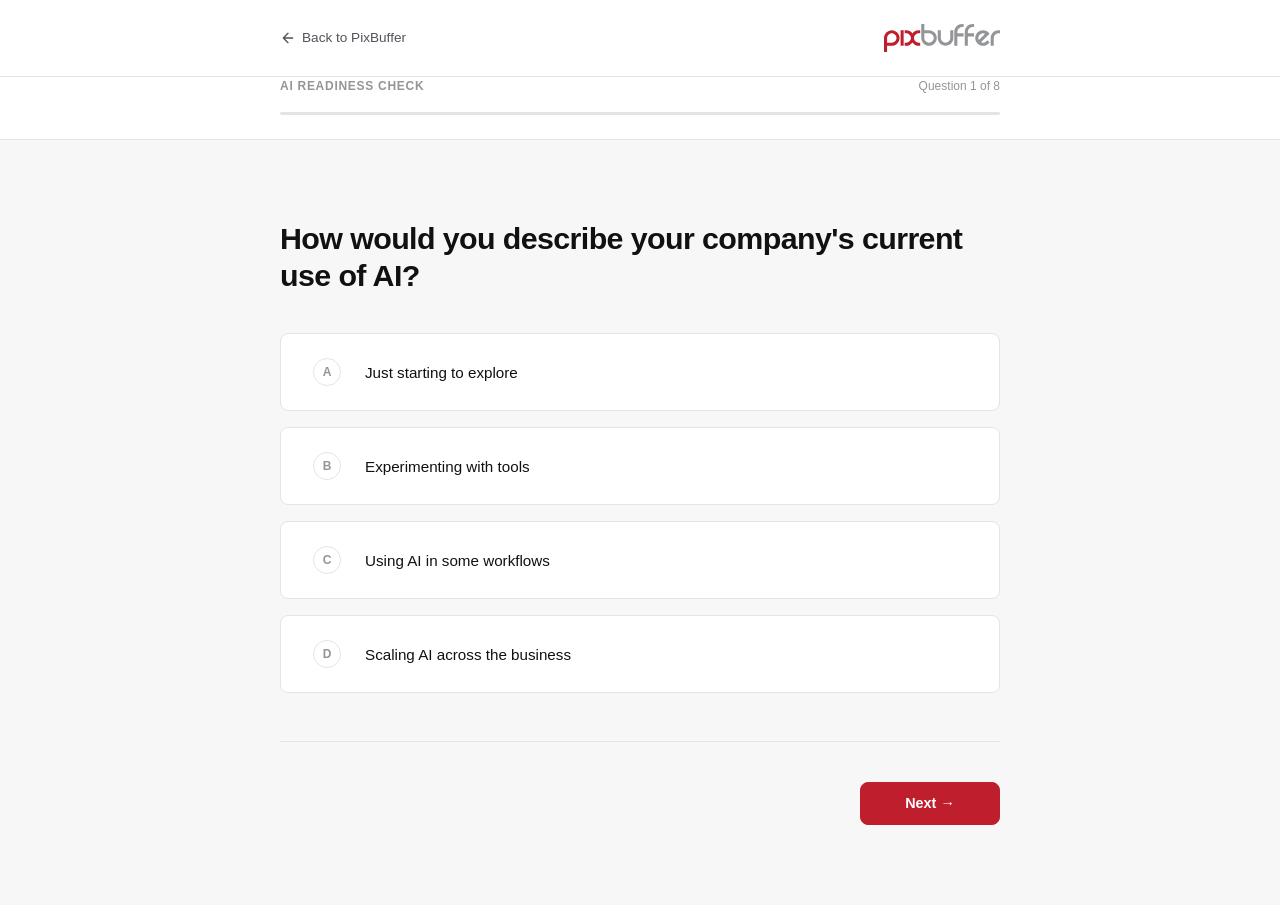
==== ai-readiness.html @ 5e5c6184 "pixbuffer website 2026 first draft" ====
<!DOCTYPE html>
<html lang="en">
<head>
  <meta charset="UTF-8">
  <meta name="viewport" content="width=device-width, initial-scale=1.0">
  <meta name="description" content="Take PixBuffer's free 10-minute AI Readiness Check to find out exactly where your business stands on AI adoption.">
  <title>AI Readiness Check — PixBuffer</title>
  <link rel="icon" href="fav1.ico" type="image/x-icon">
  <link rel="stylesheet" href="style.css?v=1.0.0">
  <style>
    /* ── Wizard layout ─────────────────────────────────────── */
    #quiz-page {
      min-height: 100vh;
      display: flex;
      flex-direction: column;
    }

    #quiz-header {
      background-color: var(--surface);
      border-bottom: 1px solid var(--border);
      padding: 0 var(--s4);
    }

    .quiz-header-inner {
      max-width: 720px;
      margin: 0 auto;
      height: 76px;
      display: flex;
      align-items: center;
      justify-content: space-between;
    }

    .quiz-back {
      font-size: 0.85rem;
      color: var(--text-muted);
      display: flex;
      align-items: center;
      gap: 6px;
      transition: color var(--t);
    }
    .quiz-back:hover { color: var(--accent); }
    .quiz-back svg   { flex-shrink: 0; }

    /* ── Progress bar ──────────────────────────────────────── */
    #progress-bar-wrap {
      background-color: var(--surface);
      border-bottom: 1px solid var(--border);
      padding: 0 var(--s4) var(--s3);
    }

    .progress-meta {
      max-width: 720px;
      margin: 0 auto var(--s2);
      display: flex;
      justify-content: space-between;
      align-items: center;
    }

    .progress-label {
      font-size: 0.75rem;
      font-weight: 600;
      color: var(--text-faint);
      letter-spacing: 0.06em;
      text-transform: uppercase;
    }

    .progress-step {
      font-size: 0.75rem;
      font-weight: 500;
      color: var(--text-faint);
    }

    .progress-track {
      max-width: 720px;
      margin: 0 auto;
      height: 3px;
      background-color: var(--border);
      border-radius: 99px;
      overflow: hidden;
    }

    .progress-fill {
      height: 100%;
      background-color: var(--accent);
      border-radius: 99px;
      transition: width 0.4s ease;
      width: 0%;
    }

    /* ── Wizard body ───────────────────────────────────────── */
    #quiz-body {
      flex: 1;
      display: flex;
      align-items: flex-start;
      padding: var(--s10) var(--s4);
    }

    .quiz-inner {
      max-width: 720px;
      width: 100%;
      margin: 0 auto;
    }

    /* ── Question screen ───────────────────────────────────── */
    .question-screen {
      display: none;
      animation: fadeUp 0.32s ease;
    }

    .question-screen.active { display: block; }

    @keyframes fadeUp {
      from { opacity: 0; transform: translateY(16px); }
      to   { opacity: 1; transform: translateY(0); }
    }

    .question-text {
      font-size: clamp(1.4rem, 3vw, 1.9rem);
      font-weight: 800;
      letter-spacing: -0.02em;
      line-height: 1.2;
      color: var(--text);
      margin-bottom: var(--s5);
    }

    /* ── Answer options ────────────────────────────────────── */
    .options-list {
      display: flex;
      flex-direction: column;
      gap: var(--s2);
    }

    .option-btn {
      display: flex;
      align-items: center;
      gap: var(--s3);
      width: 100%;
      padding: var(--s3) var(--s4);
      background-color: var(--surface);
      border: 1.5px solid var(--border);
      border-radius: var(--r);
      cursor: pointer;
      text-align: left;
      font-family: var(--font);
      font-size: 0.95rem;
      font-weight: 500;
      color: var(--text);
      transition: border-color var(--t), background-color var(--t), box-shadow var(--t);
    }

    .option-btn:hover {
      border-color: var(--accent);
      background-color: var(--accent-muted);
    }

    .option-btn.selected {
      border-color: var(--accent);
      background-color: var(--accent-muted);
      box-shadow: 0 0 0 3px rgba(191,30,45,0.10);
    }

    .option-letter {
      flex-shrink: 0;
      width: 28px;
      height: 28px;
      border-radius: 50%;
      border: 1.5px solid var(--border);
      display: flex;
      align-items: center;
      justify-content: center;
      font-size: 0.75rem;
      font-weight: 700;
      color: var(--text-faint);
      transition: border-color var(--t), color var(--t), background-color var(--t);
    }

    .option-btn.selected .option-letter,
    .option-btn:hover .option-letter {
      border-color: var(--accent);
      color: var(--accent);
    }

    /* ── Navigation ────────────────────────────────────────── */
    .quiz-nav {
      display: flex;
      align-items: center;
      justify-content: space-between;
      margin-top: var(--s6);
      padding-top: var(--s5);
      border-top: 1px solid var(--border);
    }

    .quiz-nav .btn-ghost {
      color: var(--text-muted);
    }

    #btn-next {
      min-width: 140px;
    }

    /* ── Result screen ─────────────────────────────────────── */
    #result-screen {
      display: none;
    }

    #result-screen.active { display: block; }

    .result-tier-label {
      display: inline-block;
      font-size: 0.72rem;
      font-weight: 700;
      letter-spacing: 0.1em;
      text-transform: uppercase;
      color: var(--accent);
      background-color: var(--accent-muted);
      padding: 5px 14px;
      border-radius: 99px;
      margin-bottom: var(--s4);
    }

    .result-headline {
      font-size: clamp(2rem, 4vw, 2.8rem);
      font-weight: 900;
      letter-spacing: -0.025em;
      line-height: 1.1;
      color: var(--text);
      margin-bottom: var(--s4);
    }

    .result-desc {
      font-size: 1rem;
      color: var(--text-muted);
      line-height: 1.8;
      max-width: 540px;
      margin-bottom: var(--s6);
    }

    /* Score bar */
    .score-bar-wrap {
      margin-bottom: var(--s6);
    }

    .score-bar-label {
      display: flex;
      justify-content: space-between;
      font-size: 0.8rem;
      color: var(--text-faint);
      margin-bottom: var(--s1);
    }

    .score-bar-track {
      height: 6px;
      background-color: var(--border);
      border-radius: 99px;
      overflow: hidden;
    }

    .score-bar-fill {
      height: 100%;
      background-color: var(--accent);
      border-radius: 99px;
      transition: width 1s ease 0.3s;
      width: 0%;
    }

    /* CTA block */
    .result-cta-block {
      background-color: var(--surface);
      border: 1px solid var(--border);
      border-radius: var(--r-lg);
      padding: var(--s5);
      margin-bottom: var(--s6);
    }

    .result-cta-block h3 {
      font-size: 1.1rem;
      font-weight: 700;
      color: var(--text);
      margin-bottom: var(--s2);
    }

    .result-cta-block p {
      font-size: 0.9rem;
      color: var(--text-muted);
      line-height: 1.7;
      margin-bottom: var(--s4);
    }

    .result-cta-block .btn { margin-right: var(--s2); }

    /* Tally embed wrapper */
    #tally-wrap {
      margin-bottom: var(--s4);
    }

    .tally-label {
      font-size: 0.8rem;
      color: var(--text-faint);
      margin-bottom: var(--s2);
    }

    @media (max-width: 480px) {
      .result-cta-block .btn { width: 100%; margin-right: 0; margin-bottom: var(--s2); }
    }
  </style>
</head>
<body id="quiz-page">

  <!-- HEADER -->
  <header id="quiz-header">
    <div class="quiz-header-inner">
      <a href="index.html" class="quiz-back">
        <svg width="16" height="16" viewBox="0 0 24 24" fill="none" stroke="currentColor" stroke-width="2" stroke-linecap="round" stroke-linejoin="round">
          <path d="M19 12H5M12 5l-7 7 7 7"/>
        </svg>
        Back to PixBuffer
      </a>
      <a href="/" aria-label="PixBuffer home">
        <img src="pixbuffer-logo-2026.svg" alt="PixBuffer" height="28" width="auto">
      </a>
    </div>
  </header>

  <!-- PROGRESS BAR -->
  <div id="progress-bar-wrap">
    <div class="progress-meta">
      <span class="progress-label">AI Readiness Check</span>
      <span class="progress-step" id="progress-step-label">Question 1 of 8</span>
    </div>
    <div class="progress-track">
      <div class="progress-fill" id="progress-fill"></div>
    </div>
  </div>

  <!-- QUIZ BODY -->
  <div id="quiz-body">
    <div class="quiz-inner">

      <!-- Questions injected by JS -->
      <div id="questions-container"></div>

      <!-- Navigation -->
      <nav class="quiz-nav" id="quiz-nav">
        <button class="btn btn-ghost" id="btn-back" style="display:none;">← Back</button>
        <div></div>
        <button class="btn btn-primary" id="btn-next" disabled>Next →</button>
      </nav>

      <!-- Result screen -->
      <section id="result-screen" aria-live="polite">
        <span class="result-tier-label" id="result-tier"></span>
        <h2 class="result-headline" id="result-headline"></h2>
        <p class="result-desc" id="result-desc"></p>

        <div class="score-bar-wrap">
          <div class="score-bar-label">
            <span>AI Readiness Score</span>
            <span id="score-label"></span>
          </div>
          <div class="score-bar-track">
            <div class="score-bar-fill" id="score-bar-fill"></div>
          </div>
        </div>

        <div class="result-cta-block" id="result-cta-block">
          <h3 id="cta-heading"></h3>
          <p id="cta-body"></p>
          <a href="https://calendly.com/pixbuffer/discovery-call" class="btn btn-primary" target="_blank" rel="noopener noreferrer">Book a Free AI Roadmap Call</a>
          <a href="index.html#packages" class="btn btn-outline">View Packages</a>
        </div>

        <!-- Tally.so email capture -->
        <div id="tally-wrap">
          <p class="tally-label">Want a personalized breakdown sent to your inbox?</p>
          <!-- Replace FORM_ID with your actual Tally form ID -->
          <iframe
            data-tally-src="https://tally.so/embed/FORM_ID?alignLeft=1&hideTitle=1&transparentBackground=1&dynamicHeight=1"
            loading="lazy"
            width="100%"
            height="200"
            frameborder="0"
            marginheight="0"
            marginwidth="0"
            title="Get your AI Readiness report"
            style="border:none; background:transparent;">
          </iframe>
        </div>

        <button class="btn btn-ghost" id="btn-retake">← Retake the check</button>
      </section>

    </div>
  </div>

  <script>
    /* ============================================================
       QUIZ DATA
       ============================================================ */
    const QUESTIONS = [
      {
        text: "How would you describe your company's current use of AI?",
        options: [
          { label: "Just starting to explore",          score: 0 },
          { label: "Experimenting with tools",          score: 1 },
          { label: "Using AI in some workflows",        score: 2 },
          { label: "Scaling AI across the business",    score: 3 }
        ]
      },
      {
        text: "How many people are in your organization?",
        options: [
          { label: "1 – 10",   score: 0 },
          { label: "11 – 50",  score: 1 },
          { label: "51 – 200", score: 2 },
          { label: "200+",     score: 3 }
        ]
      },
      {
        text: "How organized and accessible is your business data?",
        options: [
          { label: "It's a mess — siloed and hard to access",         score: 0 },
          { label: "Partially organized in a few places",             score: 1 },
          { label: "Mostly structured and reasonably accessible",     score: 2 },
          { label: "Clean, centralized, and well-documented",        score: 3 }
        ]
      },
      {
        text: "Do you have any AI or data expertise in-house?",
        options: [
          { label: "None at all",                       score: 0 },
          { label: "One or two people dabbling",        score: 1 },
          { label: "A few people with solid skills",   score: 2 },
          { label: "A dedicated AI or data team",       score: 3 }
        ]
      },
      {
        text: "What's your biggest barrier to AI adoption right now?",
        options: [
          { label: "Don't know where to start",         score: 0 },
          { label: "No technical resources in-house",   score: 1 },
          { label: "Unclear ROI or business case",      score: 1 },
          { label: "Risk, governance, or compliance",   score: 2 }
        ]
      },
      {
        text: "Have you evaluated any AI tools or vendors yet?",
        options: [
          { label: "No, not yet",                       score: 0 },
          { label: "Looked at a few casually",          score: 1 },
          { label: "Actively comparing options",        score: 2 },
          { label: "Already using some in production",  score: 3 }
        ]
      },
      {
        text: "What outcome matters most to your business right now?",
        options: [
          { label: "Reduce operational costs",          score: 1 },
          { label: "Grow revenue",                      score: 2 },
          { label: "Move and decide faster",            score: 2 },
          { label: "Stay ahead of competitors",         score: 3 }
        ]
      },
      {
        text: "What's your timeline to act on AI?",
        options: [
          { label: "Just exploring for now",            score: 0 },
          { label: "Within the next 6 months",          score: 1 },
          { label: "Within the next 1–2 months",        score: 2 },
          { label: "Ready to move now",                 score: 3 }
        ]
      }
    ];

    const TIERS = [
      {
        min: 0, max: 7,
        tier:     "AI Aware",
        headline: "You're at the start of your AI journey.",
        desc:     "That's exactly the right time to get clarity before committing budget. Most businesses in your position benefit most from a structured assessment — understanding what's worth building before building anything.",
        ctaHead:  "The AI Clarity Sprint is your next step.",
        ctaBody:  "We'll spend one month mapping your highest-value AI opportunities and hand you a prioritized roadmap — so your first AI investment lands where it matters."
      },
      {
        min: 8, max: 16,
        tier:     "AI Ready",
        headline: "You have a solid foundation to build on.",
        desc:     "Your organization has the data, awareness, and appetite to move forward. The question isn't whether AI will help you — it's what to build first and how to ship it well.",
        ctaHead:  "The AI Build & Launch package is built for you.",
        ctaBody:  "We design, build, and deploy a production-ready AI solution inside your business — with a custom dashboard so you can measure impact from day one."
      },
      {
        min: 17, max: 24,
        tier:     "AI Leading",
        headline: "You're ahead of most — now protect that lead.",
        desc:     "Your business is already using AI in meaningful ways. The risk now is fragmentation — disparate tools, no governance, and no one owning the long-term strategy. The companies that stay ahead are the ones that treat AI leadership as a function, not a project.",
        ctaHead:  "A Fractional Chief AI Officer keeps you ahead.",
        ctaBody:  "Strategic AI leadership embedded in your team — vendor governance, roadmap ownership, and team upskilling — without the full-time executive cost."
      }
    ];

    /* ============================================================
       STATE
       ============================================================ */
    let current  = 0;
    let answers  = new Array(QUESTIONS.length).fill(null);

    const container     = document.getElementById('questions-container');
    const resultScreen  = document.getElementById('result-screen');
    const quizNav       = document.getElementById('quiz-nav');
    const btnNext       = document.getElementById('btn-next');
    const btnBack       = document.getElementById('btn-back');
    const progressFill  = document.getElementById('progress-fill');
    const progressLabel = document.getElementById('progress-step-label');
    const progressWrap  = document.getElementById('progress-bar-wrap');

    /* ============================================================
       BUILD QUESTION SCREENS
       ============================================================ */
    QUESTIONS.forEach((q, qi) => {
      const screen = document.createElement('div');
      screen.className = 'question-screen' + (qi === 0 ? ' active' : '');
      screen.id = `q-${qi}`;
      screen.setAttribute('role', 'group');
      screen.setAttribute('aria-labelledby', `ql-${qi}`);

      const letters = ['A', 'B', 'C', 'D'];

      screen.innerHTML = `
        <p class="question-text" id="ql-${qi}">${q.text}</p>
        <ul class="options-list" role="radiogroup">
          ${q.options.map((opt, oi) => `
            <li>
              <button
                class="option-btn"
                data-q="${qi}"
                data-o="${oi}"
                role="radio"
                aria-checked="false"
              >
                <span class="option-letter" aria-hidden="true">${letters[oi]}</span>
                ${opt.label}
              </button>
            </li>
          `).join('')}
        </ul>
      `;

      container.appendChild(screen);
    });

    /* ============================================================
       OPTION SELECTION
       ============================================================ */
    container.addEventListener('click', e => {
      const btn = e.target.closest('.option-btn');
      if (!btn) return;

      const qi = parseInt(btn.dataset.q);
      const oi = parseInt(btn.dataset.o);

      if (qi !== current) return;

      answers[qi] = oi;

      // Update UI
      document.querySelectorAll(`[data-q="${qi}"]`).forEach(b => {
        const selected = parseInt(b.dataset.o) === oi;
        b.classList.toggle('selected', selected);
        b.setAttribute('aria-checked', String(selected));
      });

      btnNext.disabled = false;
    });

    /* ============================================================
       NAVIGATION
       ============================================================ */
    function showQuestion(index) {
      document.querySelectorAll('.question-screen').forEach(s => s.classList.remove('active'));
      document.getElementById(`q-${index}`).classList.add('active');

      btnBack.style.display = index === 0 ? 'none' : '';
      btnNext.textContent   = index === QUESTIONS.length - 1 ? 'See My Results' : 'Next →';
      btnNext.disabled      = answers[index] === null;

      const pct = Math.round((index / QUESTIONS.length) * 100);
      progressFill.style.width = pct + '%';
      progressLabel.textContent = `Question ${index + 1} of ${QUESTIONS.length}`;
    }

    btnNext.addEventListener('click', () => {
      if (answers[current] === null) return;

      if (current < QUESTIONS.length - 1) {
        current++;
        showQuestion(current);
      } else {
        showResults();
      }
    });

    btnBack.addEventListener('click', () => {
      if (current > 0) {
        current--;
        showQuestion(current);
      }
    });

    /* ============================================================
       RESULTS
       ============================================================ */
    function showResults() {
      // Calculate score
      const score = answers.reduce((sum, answerIdx, qi) => {
        return sum + (answerIdx !== null ? QUESTIONS[qi].options[answerIdx].score : 0);
      }, 0);

      const maxScore = QUESTIONS.reduce((sum, q) => {
        return sum + Math.max(...q.options.map(o => o.score));
      }, 0);

      const pct = Math.round((score / maxScore) * 100);
      const tier = TIERS.find(t => score >= t.min && score <= t.max) || TIERS[0];

      // Hide questions & nav, show result
      container.style.display = 'none';
      quizNav.style.display   = 'none';
      progressWrap.style.display = 'none';
      resultScreen.classList.add('active');

      document.getElementById('result-tier').textContent     = tier.tier;
      document.getElementById('result-headline').textContent = tier.headline;
      document.getElementById('result-desc').textContent     = tier.desc;
      document.getElementById('cta-heading').textContent     = tier.ctaHead;
      document.getElementById('cta-body').textContent        = tier.ctaBody;
      document.getElementById('score-label').textContent     = `${score} / ${maxScore}`;

      // Animate score bar after paint
      requestAnimationFrame(() => {
        requestAnimationFrame(() => {
          document.getElementById('score-bar-fill').style.width = pct + '%';
        });
      });

      // Load Tally embed script if not already loaded
      if (!window._tallyLoaded) {
        const s = document.createElement('script');
        s.src = 'https://tally.so/widgets/embed.js';
        s.async = true;
        document.head.appendChild(s);
        window._tallyLoaded = true;
      }
    }

    /* ============================================================
       RETAKE
       ============================================================ */
    document.getElementById('btn-retake').addEventListener('click', () => {
      answers  = new Array(QUESTIONS.length).fill(null);
      current  = 0;

      container.style.display    = '';
      quizNav.style.display      = '';
      progressWrap.style.display = '';
      resultScreen.classList.remove('active');

      document.querySelectorAll('.option-btn').forEach(b => {
        b.classList.remove('selected');
        b.setAttribute('aria-checked', 'false');
      });

      showQuestion(0);
    });

    /* ============================================================
       INIT
       ============================================================ */
    showQuestion(0);
  </script>

</body>
</html>
---- style.css ----
/* ============================================================
   TOKENS
   ============================================================ */
:root {
  /* Colors */
  --bg:              #f7f7f8;
  --surface:         #ffffff;
  --border:          #e4e4e7;
  --accent:          #bf1e2d;
  --accent-hover:    #a01825;
  --accent-muted:    #fdf0f1;
  --text:            #111112;
  --text-muted:      #52525b;
  --text-faint:      #939598;

  /* Typography */
  --font: -apple-system, BlinkMacSystemFont, "Segoe UI", Helvetica, Arial, sans-serif;
  --font-mono: "SF Mono", "Fira Code", Consolas, monospace;

  /* Spacing (8-point grid) */
  --s1:  8px;
  --s2:  16px;
  --s3:  24px;
  --s4:  32px;
  --s5:  40px;
  --s6:  48px;
  --s8:  64px;
  --s10: 80px;
  --s12: 96px;
  --s16: 128px;

  /* Radius */
  --r:   8px;
  --r-lg: 14px;

  /* Transitions */
  --t:   0.18s ease;
  --t-md: 0.32s ease;
}

/* ============================================================
   RESET
   ============================================================ */
*, *::before, *::after {
  box-sizing: border-box;
  margin: 0;
  padding: 0;
}

html {
  scroll-behavior: smooth;
  -webkit-font-smoothing: antialiased;
  -moz-osx-font-smoothing: grayscale;
}

body {
  font-family: var(--font);
  background-color: var(--bg);
  color: var(--text);
  line-height: 1.6;
  font-size: 1rem;
}

img, svg { display: block; max-width: 100%; }
a        { color: inherit; text-decoration: none; }
ul       { list-style: none; }
strong   { font-weight: 700; color: var(--text); }

/* ============================================================
   LAYOUT
   ============================================================ */
.container {
  width: 100%;
  max-width: 1200px;
  margin: 0 auto;
  padding: 0 var(--s4);
}

section { padding: var(--s16) 0; }

.section-surface { background-color: var(--surface); }

/* ============================================================
   TYPOGRAPHY
   ============================================================ */
.eyebrow {
  display: block;
  font-size: 0.7rem;
  font-weight: 600;
  letter-spacing: 0.12em;
  text-transform: uppercase;
  color: var(--text-faint);
  margin-bottom: var(--s3);
}

.section-headline {
  font-size: clamp(2rem, 4vw, 2.75rem);
  font-weight: 800;
  line-height: 1.12;
  letter-spacing: -0.025em;
  color: var(--text);
  margin-bottom: var(--s3);
}

.section-subhead {
  font-size: clamp(1rem, 1.4vw, 1.1rem);
  color: var(--text-muted);
  line-height: 1.7;
}

.body-text {
  font-size: 1rem;
  color: var(--text-muted);
  line-height: 1.8;
  margin-bottom: var(--s3);
}

.body-text:last-of-type { margin-bottom: 0; }

.accent { color: var(--accent); }

/* ============================================================
   BUTTONS
   ============================================================ */
.btn {
  display: inline-flex;
  align-items: center;
  justify-content: center;
  padding: 13px 26px;
  border-radius: var(--r);
  font-size: 0.9rem;
  font-weight: 600;
  font-family: var(--font);
  line-height: 1;
  cursor: pointer;
  border: 1.5px solid transparent;
  white-space: nowrap;
  transition:
    background-color var(--t),
    color var(--t),
    border-color var(--t),
    box-shadow var(--t),
    transform var(--t);
}

.btn:active { transform: translateY(1px); }

.btn-primary {
  background-color: var(--accent);
  color: #fff;
  border-color: var(--accent);
}
.btn-primary:hover {
  background-color: var(--accent-hover);
  border-color: var(--accent-hover);
  box-shadow: 0 4px 18px rgba(191,30,45,0.22);
}

.btn-outline {
  background-color: transparent;
  color: var(--accent);
  border-color: var(--accent);
}
.btn-outline:hover {
  background-color: var(--accent);
  color: #fff;
}

.btn-ghost {
  background: transparent;
  color: var(--text-muted);
  border-color: transparent;
  padding-left: 0;
  padding-right: 0;
}
.btn-ghost:hover { color: var(--accent); }

.btn-sm  { padding: 9px 18px; font-size: 0.84rem; }
.btn-lg  { padding: 16px 34px; font-size: 1rem; }

/* ============================================================
   HEADER
   ============================================================ */
#site-header {
  position: sticky;
  top: 0;
  z-index: 200;
  background-color: var(--bg);
  border-bottom: 1px solid transparent;
  transition: border-color var(--t), box-shadow var(--t);
}

#site-header.scrolled {
  border-bottom-color: var(--border);
  box-shadow: 0 1px 16px rgba(0,0,0,0.06);
}

.header-inner {
  display: flex;
  align-items: center;
  gap: var(--s4);
  height: 76px;
}

.logo-link { flex-shrink: 0; }
.logo      { height: 50px; width: auto; }

#main-nav { flex: 1; }

.nav-list {
  display: flex;
  align-items: center;
  gap: var(--s5);
}

.nav-link {
  font-size: 0.88rem;
  font-weight: 500;
  color: var(--text-muted);
  transition: color var(--t);
}
.nav-link:hover { color: var(--accent); }

.nav-cta { flex-shrink: 0; }

/* Hamburger */
.hamburger {
  display: none;
  flex-direction: column;
  justify-content: center;
  gap: 5px;
  background: none;
  border: none;
  cursor: pointer;
  padding: 6px;
  margin-left: auto;
}

.hamburger span {
  display: block;
  width: 22px;
  height: 1.5px;
  background-color: var(--text);
  border-radius: 2px;
  transition: transform var(--t-md), opacity var(--t-md);
  transform-origin: center;
}

.hamburger.open span:nth-child(1) { transform: translateY(6.5px) rotate(45deg); }
.hamburger.open span:nth-child(2) { opacity: 0; transform: scaleX(0); }
.hamburger.open span:nth-child(3) { transform: translateY(-6.5px) rotate(-45deg); }

/* Mobile nav */
.mobile-nav {
  display: none;
  position: fixed;
  inset: 76px 0 0 0;
  background-color: var(--bg);
  z-index: 199;
  padding: var(--s6) var(--s4);
  transform: translateX(100%);
  transition: transform 0.28s ease;
  border-top: 1px solid var(--border);
}

.mobile-nav.open { transform: translateX(0); }

.mobile-nav-list {
  display: flex;
  flex-direction: column;
  gap: var(--s4);
}

.mobile-nav-link {
  font-size: 1.2rem;
  font-weight: 700;
  color: var(--text);
  transition: color var(--t);
}
.mobile-nav-link:hover { color: var(--accent); }

.mobile-cta { width: 100%; margin-top: var(--s2); }

/* ============================================================
   HERO
   ============================================================ */
#hero {
  min-height: calc(100vh - 76px);
  display: flex;
  align-items: center;
  padding: var(--s12) 0;
}

.hero-inner {
  max-width: 760px;
}

.hero-headline {
  font-size: clamp(2.6rem, 6vw, 4.2rem);
  font-weight: 900;
  line-height: 1.06;
  letter-spacing: -0.035em;
  color: var(--text);
  margin-bottom: var(--s4);
}

.hero-subhead {
  font-size: clamp(1rem, 1.4vw, 1.15rem);
  color: var(--text-muted);
  line-height: 1.8;
  margin-bottom: var(--s5);
  max-width: 580px;
}

.hero-ctas {
  display: flex;
  align-items: center;
  gap: var(--s3);
  flex-wrap: wrap;
}

/* ============================================================
   HOW IT WORKS
   ============================================================ */
.split {
  display: grid;
  grid-template-columns: 1fr 1fr;
  gap: var(--s12);
  align-items: start;
}

.split-left .section-headline { margin-bottom: 0; }

.steps {
  margin-top: var(--s5);
  padding-top: var(--s5);
  border-top: 1px solid var(--border);
  display: flex;
  flex-direction: column;
  gap: var(--s4);
}

.step {
  display: flex;
  gap: var(--s3);
  align-items: flex-start;
}

.step-icon {
  flex-shrink: 0;
  width: 42px;
  height: 42px;
  display: flex;
  align-items: center;
  justify-content: center;
  background-color: var(--accent-muted);
  border-radius: var(--r);
  color: var(--accent);
}

.step-label {
  font-size: 0.95rem;
  font-weight: 700;
  color: var(--text);
  margin-bottom: 3px;
}

.step-desc {
  font-size: 0.875rem;
  color: var(--text-muted);
  line-height: 1.6;
}

/* ============================================================
   PACKAGES
   ============================================================ */
.section-header {
  text-align: center;
  max-width: 620px;
  margin: 0 auto var(--s10);
}

.section-header .section-subhead { margin-top: var(--s2); }

.packages-grid {
  display: grid;
  grid-template-columns: repeat(3, 1fr);
  gap: var(--s4);
  align-items: start;
}

.package-card {
  background-color: var(--surface);
  border: 1px solid var(--border);
  border-radius: var(--r-lg);
  padding: var(--s5);
  position: relative;
  display: flex;
  flex-direction: column;
  gap: var(--s3);
  transition: box-shadow var(--t-md), transform var(--t-md);
}

.package-card:hover {
  box-shadow: 0 8px 36px rgba(0,0,0,0.09);
  transform: translateY(-4px);
}

.package-featured {
  border-color: var(--accent);
  box-shadow: 0 4px 28px rgba(191,30,45,0.10);
}

.package-featured:hover {
  box-shadow: 0 12px 48px rgba(191,30,45,0.16);
}

.package-badge {
  position: absolute;
  top: -13px;
  left: 50%;
  transform: translateX(-50%);
  background-color: var(--accent);
  color: #fff;
  font-size: 0.68rem;
  font-weight: 700;
  letter-spacing: 0.08em;
  text-transform: uppercase;
  padding: 4px 14px;
  border-radius: 99px;
  white-space: nowrap;
}

.package-top { display: flex; flex-direction: column; gap: var(--s2); }

.package-tag {
  font-size: 0.7rem;
  font-weight: 600;
  letter-spacing: 0.08em;
  text-transform: uppercase;
  color: var(--text-faint);
}

.package-price {
  font-size: clamp(2rem, 3vw, 2.6rem);
  font-weight: 900;
  letter-spacing: -0.03em;
  line-height: 1;
  color: var(--text);
}

.price-unit {
  font-size: 1rem;
  font-weight: 600;
  color: var(--text-muted);
  letter-spacing: 0;
}

.package-name {
  font-size: 1.15rem;
  font-weight: 800;
  color: var(--text);
  letter-spacing: -0.01em;
}

.package-tagline {
  font-size: 0.875rem;
  color: var(--text-muted);
  line-height: 1.55;
  padding-bottom: var(--s2);
  border-bottom: 1px solid var(--border);
}

.package-desc {
  font-size: 0.875rem;
  color: var(--text-muted);
  line-height: 1.75;
  flex: 1;
}

.package-deliverables {
  display: flex;
  flex-direction: column;
  gap: 9px;
}

.package-deliverables li {
  font-size: 0.84rem;
  color: var(--text-muted);
  padding-left: 22px;
  position: relative;
  line-height: 1.5;
}

.package-deliverables li::before {
  content: '✓';
  position: absolute;
  left: 0;
  color: var(--accent);
  font-weight: 700;
  font-size: 0.8rem;
}

/* ============================================================
   CLIENTS
   ============================================================ */
.clients-inner {
  max-width: 720px;
}

.clients-body {
  font-size: 1rem;
  color: var(--text-muted);
  line-height: 1.8;
  margin-bottom: var(--s6);
}

.clients-list {
  display: flex;
  flex-direction: column;
  gap: 0;
  border-top: 1px solid var(--border);
}

.client-item {
  display: flex;
  align-items: baseline;
  gap: var(--s4);
  padding: var(--s3) 0;
  border-bottom: 1px solid var(--border);
}

.client-domain {
  font-family: var(--font-mono);
  font-size: 0.9rem;
  font-weight: 600;
  color: var(--text);
  flex-shrink: 0;
  min-width: 240px;
}

.client-desc {
  font-size: 0.875rem;
  color: var(--text-faint);
  line-height: 1.5;
}

@media (max-width: 600px) {
  .client-item {
    flex-direction: column;
    gap: var(--s1);
  }
  .client-domain { min-width: 0; }
}

/* ============================================================
   AI READINESS
   ============================================================ */
.readiness-block {
  text-align: center;
  max-width: 580px;
  margin: 0 auto;
}

.readiness-body {
  font-size: 1rem;
  color: var(--text-muted);
  line-height: 1.8;
  margin: var(--s3) auto var(--s5);
  max-width: 460px;
}

/* ============================================================
   CONTACT
   ============================================================ */
.contact-grid {
  display: grid;
  grid-template-columns: 1fr 1fr;
  gap: var(--s12);
  align-items: center;
}

.contact-left {
  display: flex;
  flex-direction: column;
  align-items: flex-start;
  gap: var(--s3);
}
.contact-left .section-headline { margin-bottom: 0; }
.contact-left .body-text        { margin-bottom: 0; }

/* Card wrapping the contact details */
.contact-card {
  background-color: var(--surface);
  border: 1px solid var(--border);
  border-top: 3px solid var(--accent);
  border-radius: var(--r-lg);
  padding: var(--s5);
  display: flex;
  flex-direction: column;
  gap: 0;
}

.contact-item {
  display: flex;
  align-items: center;
  gap: var(--s3);
  padding: var(--s3) 0;
  border-bottom: 1px solid var(--border);
  color: var(--text-muted);
  transition: color var(--t);
  text-decoration: none;
}

.contact-item:last-child { border-bottom: none; }

.contact-icon {
  flex-shrink: 0;
  width: 36px;
  height: 36px;
  display: flex;
  align-items: center;
  justify-content: center;
  background-color: var(--accent-muted);
  border-radius: var(--r);
  color: var(--accent);
}

.contact-text {
  font-family: var(--font-mono);
  font-size: 0.95rem;
  font-weight: 500;
  line-height: 1.4;
}

a.contact-item:hover             { color: var(--accent); }
a.contact-item:hover .contact-icon { background-color: var(--accent); color: #fff; }

.contact-location { cursor: default; }

/* ============================================================
   FOOTER
   ============================================================ */
#site-footer {
  background-color: var(--surface);
  border-top: 1px solid var(--border);
  padding: var(--s5) 0;
}

.footer-inner {
  display: flex;
  align-items: center;
  gap: var(--s4);
}

.footer-logo  { height: 39px; width: auto; flex-shrink: 0; }

.footer-copy {
  flex: 1;
  text-align: center;
  font-size: 0.78rem;
  color: var(--text-faint);
}

.footer-email {
  font-size: 0.78rem;
  color: var(--text-faint);
  transition: color var(--t);
}
.footer-email:hover { color: var(--accent); }

/* ============================================================
   SCROLL REVEAL
   ============================================================ */
.reveal {
  opacity: 0;
  transform: translateY(22px);
  transition: opacity 0.56s ease, transform 0.56s ease;
}

.reveal.visible {
  opacity: 1;
  transform: translateY(0);
}

.steps .reveal:nth-child(2) { transition-delay: 0.08s; }
.steps .reveal:nth-child(3) { transition-delay: 0.16s; }

.packages-grid .reveal:nth-child(2) { transition-delay: 0.1s; }
.packages-grid .reveal:nth-child(3) { transition-delay: 0.2s; }

/* ============================================================
   RESPONSIVE — TABLET (≤ 1024px)
   ============================================================ */
@media (max-width: 1024px) {
  .packages-grid {
    grid-template-columns: 1fr;
    max-width: 500px;
    margin-left: auto;
    margin-right: auto;
  }
}

/* ============================================================
   RESPONSIVE — MOBILE (≤ 768px)
   ============================================================ */
@media (max-width: 768px) {
  section        { padding: var(--s10) 0; }
  #hero          { min-height: auto; padding: var(--s10) 0; }

  .split         { grid-template-columns: 1fr; gap: var(--s6); }
  .contact-grid  { grid-template-columns: 1fr; gap: var(--s6); }

  .footer-inner  { flex-direction: column; text-align: center; gap: var(--s2); }

  /* Show hamburger, hide desktop nav */
  .hamburger    { display: flex; }
  #main-nav     { display: none; }
  .nav-cta      { display: none; }
  .mobile-nav   { display: block; }
}

/* ============================================================
   RESPONSIVE — SMALL MOBILE (≤ 480px)
   ============================================================ */
@media (max-width: 480px) {
  .container { padding: 0 var(--s3); }

  .hero-ctas {
    flex-direction: column;
    align-items: stretch;
  }

  .hero-ctas .btn-ghost {
    text-align: center;
  }

  .btn-lg { width: 100%; }
}

/* ============================================================
   DARK CONTENT THEME — main only (header + footer stay light)
   ============================================================ */
main {
  --bg:           #0f0a0b;
  --surface:      #18100f;
  --border:       rgba(191, 30, 45, 0.14);
  --text:         #f2ede8;
  --text-muted:   #a89e9a;
  --text-faint:   #7a706e;
  --accent-muted: rgba(191, 30, 45, 0.18);
  background-color: var(--bg);
  color: var(--text);
}

/* Lift card shadows into warm red on dark */
main .package-card:hover {
  box-shadow: 0 8px 36px rgba(191, 30, 45, 0.18);
}

main .package-featured {
  box-shadow: 0 4px 28px rgba(191, 30, 45, 0.22);
}

main .package-featured:hover {
  box-shadow: 0 12px 48px rgba(191, 30, 45, 0.32);
}

/* CTA button glow on dark */
main .btn-primary:hover {
  box-shadow: 0 4px 22px rgba(191, 30, 45, 0.42);
}

/* Contact card subtle glow */
main .contact-card {
  box-shadow: 0 4px 24px rgba(191, 30, 45, 0.12);
}
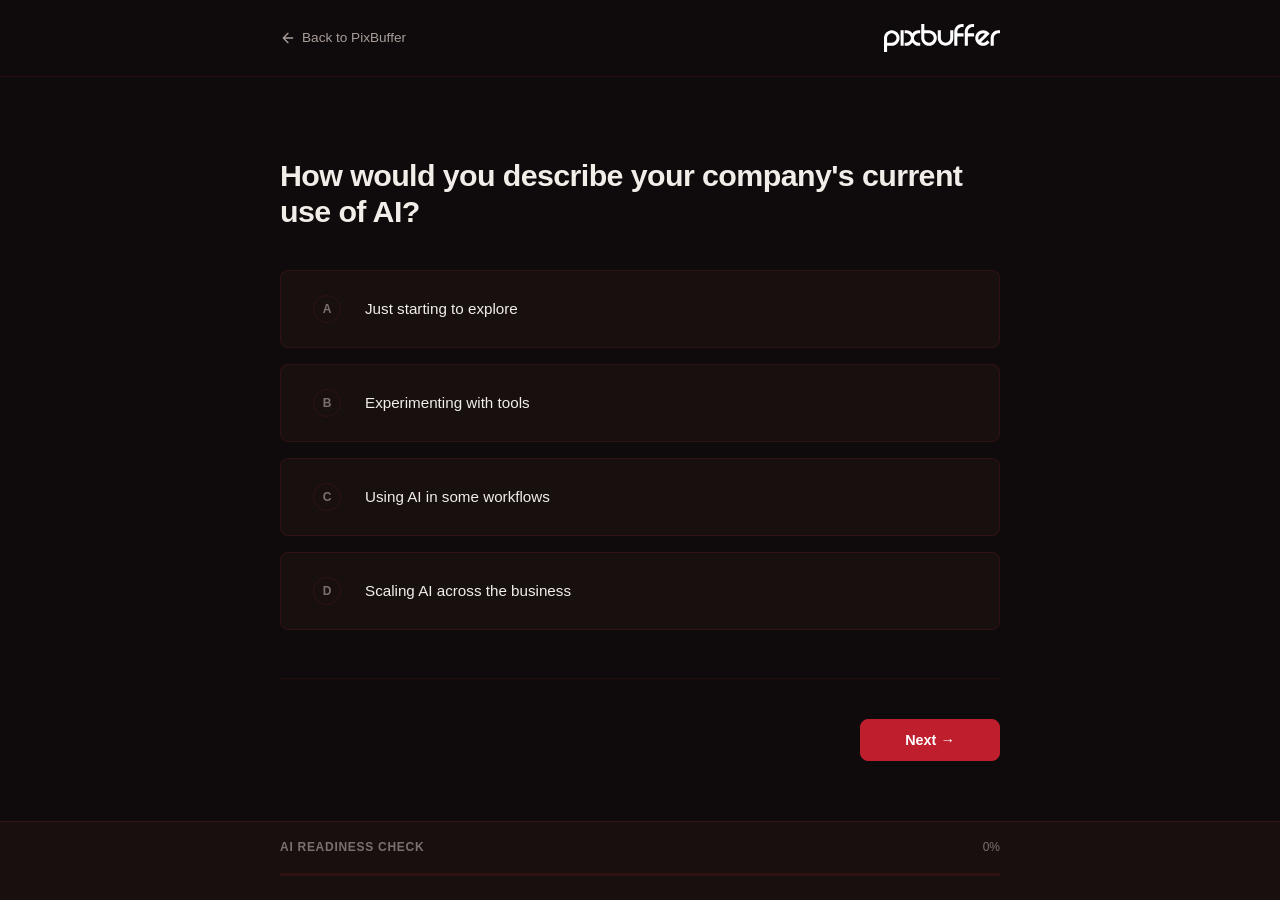
==== commit 9820dbef: "misc improvements" ====
--- a/ai-readiness.html
+++ b/ai-readiness.html
@@ -6,8 +6,21 @@
   <meta name="description" content="Take PixBuffer's free 10-minute AI Readiness Check to find out exactly where your business stands on AI adoption.">
   <title>AI Readiness Check — PixBuffer</title>
   <link rel="icon" href="fav1.ico" type="image/x-icon">
-  <link rel="stylesheet" href="style.css?v=1.0.0">
+  <link rel="stylesheet" href="style.css?v=1.0.4">
   <style>
+    /* ── Dark theme ────────────────────────────────────────── */
+    html, body {
+      --bg:          #0f0a0b;
+      --surface:     #18100f;
+      --border:      rgba(191,30,45,0.14);
+      --text:        #f2ede8;
+      --text-muted:  #a89e9a;
+      --text-faint:  #7a706e;
+      --accent-muted: rgba(191,30,45,0.18);
+      background-color: #0f0a0b;
+      color: #f2ede8;
+    }
+
     /* ── Wizard layout ─────────────────────────────────────── */
     #quiz-page {
       min-height: 100vh;
@@ -16,8 +29,8 @@
     }
 
     #quiz-header {
-      background-color: var(--surface);
-      border-bottom: 1px solid var(--border);
+      background-color: #0f0a0b;
+      border-bottom: 1px solid rgba(191,30,45,0.18);
       padding: 0 var(--s4);
     }
 
@@ -43,9 +56,14 @@
 
     /* ── Progress bar ──────────────────────────────────────── */
     #progress-bar-wrap {
-      background-color: var(--surface);
-      border-bottom: 1px solid var(--border);
-      padding: 0 var(--s4) var(--s3);
+      position: fixed;
+      bottom: 0;
+      left: 0;
+      right: 0;
+      z-index: 100;
+      background-color: #18100f;
+      border-top: 1px solid rgba(191,30,45,0.18);
+      padding: var(--s2) var(--s4) var(--s3);
     }
 
     .progress-meta {
@@ -92,7 +110,7 @@
       flex: 1;
       display: flex;
       align-items: flex-start;
-      padding: var(--s10) var(--s4);
+      padding: var(--s10) var(--s4) 100px;
     }
 
     .quiz-inner {
@@ -316,7 +334,7 @@
         Back to PixBuffer
       </a>
       <a href="/" aria-label="PixBuffer home">
-        <img src="pixbuffer-logo-2026.svg" alt="PixBuffer" height="28" width="auto">
+        <img src="pixbuffer-logo-2026.svg" alt="PixBuffer" height="28" width="auto" style="filter: brightness(0) invert(1);">
       </a>
     </div>
   </header>
@@ -325,7 +343,7 @@
   <div id="progress-bar-wrap">
     <div class="progress-meta">
       <span class="progress-label">AI Readiness Check</span>
-      <span class="progress-step" id="progress-step-label">Question 1 of 8</span>
+      <span class="progress-step" id="progress-step-label">0%</span>
     </div>
     <div class="progress-track">
       <div class="progress-fill" id="progress-fill"></div>
@@ -369,22 +387,6 @@
           <a href="index.html#packages" class="btn btn-outline">View Packages</a>
         </div>
 
-        <!-- Tally.so email capture -->
-        <div id="tally-wrap">
-          <p class="tally-label">Want a personalized breakdown sent to your inbox?</p>
-          <!-- Replace FORM_ID with your actual Tally form ID -->
-          <iframe
-            data-tally-src="https://tally.so/embed/FORM_ID?alignLeft=1&hideTitle=1&transparentBackground=1&dynamicHeight=1"
-            loading="lazy"
-            width="100%"
-            height="200"
-            frameborder="0"
-            marginheight="0"
-            marginwidth="0"
-            title="Get your AI Readiness report"
-            style="border:none; background:transparent;">
-          </iframe>
-        </div>
 
         <button class="btn btn-ghost" id="btn-retake">← Retake the check</button>
       </section>
@@ -570,6 +572,17 @@
       });
 
       btnNext.disabled = false;
+
+      setTimeout(() => {
+        if (current < QUESTIONS.length - 1) {
+          current++;
+          showQuestion(current);
+        } else {
+          progressFill.style.width = '100%';
+          progressLabel.textContent = '100%';
+          showResults();
+        }
+      }, 380);
     });
 
     /* ============================================================
@@ -585,7 +598,7 @@
 
       const pct = Math.round((index / QUESTIONS.length) * 100);
       progressFill.style.width = pct + '%';
-      progressLabel.textContent = `Question ${index + 1} of ${QUESTIONS.length}`;
+      progressLabel.textContent = pct + '%';
     }
 
     btnNext.addEventListener('click', () => {
@@ -595,6 +608,8 @@
         current++;
         showQuestion(current);
       } else {
+        progressFill.style.width = '100%';
+        progressLabel.textContent = '100%';
         showResults();
       }
     });
--- a/style.css
+++ b/style.css
@@ -14,7 +14,7 @@
   --text-faint:      #939598;
 
   /* Typography */
-  --font: -apple-system, BlinkMacSystemFont, "Segoe UI", Helvetica, Arial, sans-serif;
+  --font: Futura, "Futura PT", "Century Gothic", sans-serif;
   --font-mono: "SF Mono", "Fira Code", Consolas, monospace;
 
   /* Spacing (8-point grid) */
@@ -85,7 +85,7 @@
    ============================================================ */
 .eyebrow {
   display: block;
-  font-size: 0.7rem;
+  font-size: 0.91rem;
   font-weight: 600;
   letter-spacing: 0.12em;
   text-transform: uppercase;
@@ -94,7 +94,7 @@
 }
 
 .section-headline {
-  font-size: clamp(2rem, 4vw, 2.75rem);
+  font-size: clamp(2.6rem, 5.2vw, 3.575rem);
   font-weight: 800;
   line-height: 1.12;
   letter-spacing: -0.025em;
@@ -103,13 +103,13 @@
 }
 
 .section-subhead {
-  font-size: clamp(1rem, 1.4vw, 1.1rem);
+  font-size: clamp(1.3rem, 1.82vw, 1.43rem);
   color: var(--text-muted);
   line-height: 1.7;
 }
 
 .body-text {
-  font-size: 1rem;
+  font-size: 1.3rem;
   color: var(--text-muted);
   line-height: 1.8;
   margin-bottom: var(--s3);
@@ -118,6 +118,15 @@
 .body-text:last-of-type { margin-bottom: 0; }
 
 .accent { color: var(--accent); }
+
+.hero-blink-dot {
+  animation: hero-blink 1s step-end infinite;
+}
+
+@keyframes hero-blink {
+  0%, 100% { opacity: 1; }
+  50%       { opacity: 0; }
+}
 
 /* ============================================================
    BUTTONS
@@ -185,14 +194,13 @@
   position: sticky;
   top: 0;
   z-index: 200;
-  background-color: var(--bg);
-  border-bottom: 1px solid transparent;
+  background-color: #0f0a0b;
+  border-bottom: 1px solid rgba(191,30,45,0.18);
   transition: border-color var(--t), box-shadow var(--t);
 }
 
 #site-header.scrolled {
-  border-bottom-color: var(--border);
-  box-shadow: 0 1px 16px rgba(0,0,0,0.06);
+  box-shadow: 0 1px 20px rgba(0,0,0,0.4);
 }
 
 .header-inner {
@@ -203,23 +211,24 @@
 }
 
 .logo-link { flex-shrink: 0; }
-.logo      { height: 50px; width: auto; }
+.logo      { height: 39px; width: auto; filter: brightness(0) invert(1); }
 
 #main-nav { flex: 1; }
 
 .nav-list {
   display: flex;
   align-items: center;
+  justify-content: center;
   gap: var(--s5);
 }
 
 .nav-link {
   font-size: 0.88rem;
   font-weight: 500;
-  color: var(--text-muted);
+  color: rgba(242,237,232,0.6);
   transition: color var(--t);
 }
-.nav-link:hover { color: var(--accent); }
+.nav-link:hover { color: #f2ede8; }
 
 .nav-cta { flex-shrink: 0; }
 
@@ -240,7 +249,7 @@
   display: block;
   width: 22px;
   height: 1.5px;
-  background-color: var(--text);
+  background-color: #f2ede8;
   border-radius: 2px;
   transition: transform var(--t-md), opacity var(--t-md);
   transform-origin: center;
@@ -255,12 +264,12 @@
   display: none;
   position: fixed;
   inset: 76px 0 0 0;
-  background-color: var(--bg);
+  background-color: #0f0a0b;
   z-index: 199;
   padding: var(--s6) var(--s4);
   transform: translateX(100%);
   transition: transform 0.28s ease;
-  border-top: 1px solid var(--border);
+  border-top: 1px solid rgba(191,30,45,0.18);
 }
 
 .mobile-nav.open { transform: translateX(0); }
@@ -274,7 +283,7 @@
 .mobile-nav-link {
   font-size: 1.2rem;
   font-weight: 700;
-  color: var(--text);
+  color: #f2ede8;
   transition: color var(--t);
 }
 .mobile-nav-link:hover { color: var(--accent); }
@@ -305,7 +314,7 @@
 }
 
 .hero-subhead {
-  font-size: clamp(1rem, 1.4vw, 1.15rem);
+  font-size: 1.3rem;
   color: var(--text-muted);
   line-height: 1.8;
   margin-bottom: var(--s5);
@@ -332,22 +341,25 @@
 .split-left .section-headline { margin-bottom: 0; }
 
 .steps {
-  margin-top: var(--s5);
-  padding-top: var(--s5);
+  margin-top: var(--s6);
+  padding-top: var(--s6);
   border-top: 1px solid var(--border);
+  display: grid;
+  grid-template-columns: repeat(3, 1fr);
+  gap: var(--s4);
+}
+
+.step {
+  background-color: var(--bg);
+  border: 1px solid var(--border);
+  border-radius: var(--r-lg);
+  padding: var(--s4);
   display: flex;
   flex-direction: column;
-  gap: var(--s4);
-}
-
-.step {
-  display: flex;
-  gap: var(--s3);
-  align-items: flex-start;
+  gap: var(--s2);
 }
 
 .step-icon {
-  flex-shrink: 0;
   width: 42px;
   height: 42px;
   display: flex;
@@ -356,17 +368,17 @@
   background-color: var(--accent-muted);
   border-radius: var(--r);
   color: var(--accent);
+  margin-bottom: var(--s1);
 }
 
 .step-label {
-  font-size: 0.95rem;
+  font-size: 1.3rem;
   font-weight: 700;
   color: var(--text);
-  margin-bottom: 3px;
 }
 
 .step-desc {
-  font-size: 0.875rem;
+  font-size: 1.3rem;
   color: var(--text-muted);
   line-height: 1.6;
 }
@@ -485,7 +497,7 @@
 }
 
 .package-deliverables li {
-  font-size: 0.84rem;
+  font-size: 0.875rem;
   color: var(--text-muted);
   padding-left: 22px;
   position: relative;
@@ -509,7 +521,7 @@
 }
 
 .clients-body {
-  font-size: 1rem;
+  font-size: clamp(1.3rem, 1.82vw, 1.43rem);
   color: var(--text-muted);
   line-height: 1.8;
   margin-bottom: var(--s6);
@@ -563,7 +575,7 @@
 }
 
 .readiness-body {
-  font-size: 1rem;
+  font-size: 1.3rem;
   color: var(--text-muted);
   line-height: 1.8;
   margin: var(--s3) auto var(--s5);
@@ -642,8 +654,8 @@
    FOOTER
    ============================================================ */
 #site-footer {
-  background-color: var(--surface);
-  border-top: 1px solid var(--border);
+  background-color: #0f0a0b;
+  border-top: 1px solid rgba(191,30,45,0.18);
   padding: var(--s5) 0;
 }
 
@@ -653,18 +665,18 @@
   gap: var(--s4);
 }
 
-.footer-logo  { height: 39px; width: auto; flex-shrink: 0; }
+.footer-logo  { height: 39px; width: auto; flex-shrink: 0; filter: brightness(0) invert(1); }
 
 .footer-copy {
   flex: 1;
   text-align: center;
   font-size: 0.78rem;
-  color: var(--text-faint);
+  color: rgba(242,237,232,0.4);
 }
 
 .footer-email {
   font-size: 0.78rem;
-  color: var(--text-faint);
+  color: rgba(242,237,232,0.4);
   transition: color var(--t);
 }
 .footer-email:hover { color: var(--accent); }
@@ -709,6 +721,7 @@
   #hero          { min-height: auto; padding: var(--s10) 0; }
 
   .split         { grid-template-columns: 1fr; gap: var(--s6); }
+  .steps         { grid-template-columns: 1fr; }
   .contact-grid  { grid-template-columns: 1fr; gap: var(--s6); }
 
   .footer-inner  { flex-direction: column; text-align: center; gap: var(--s2); }
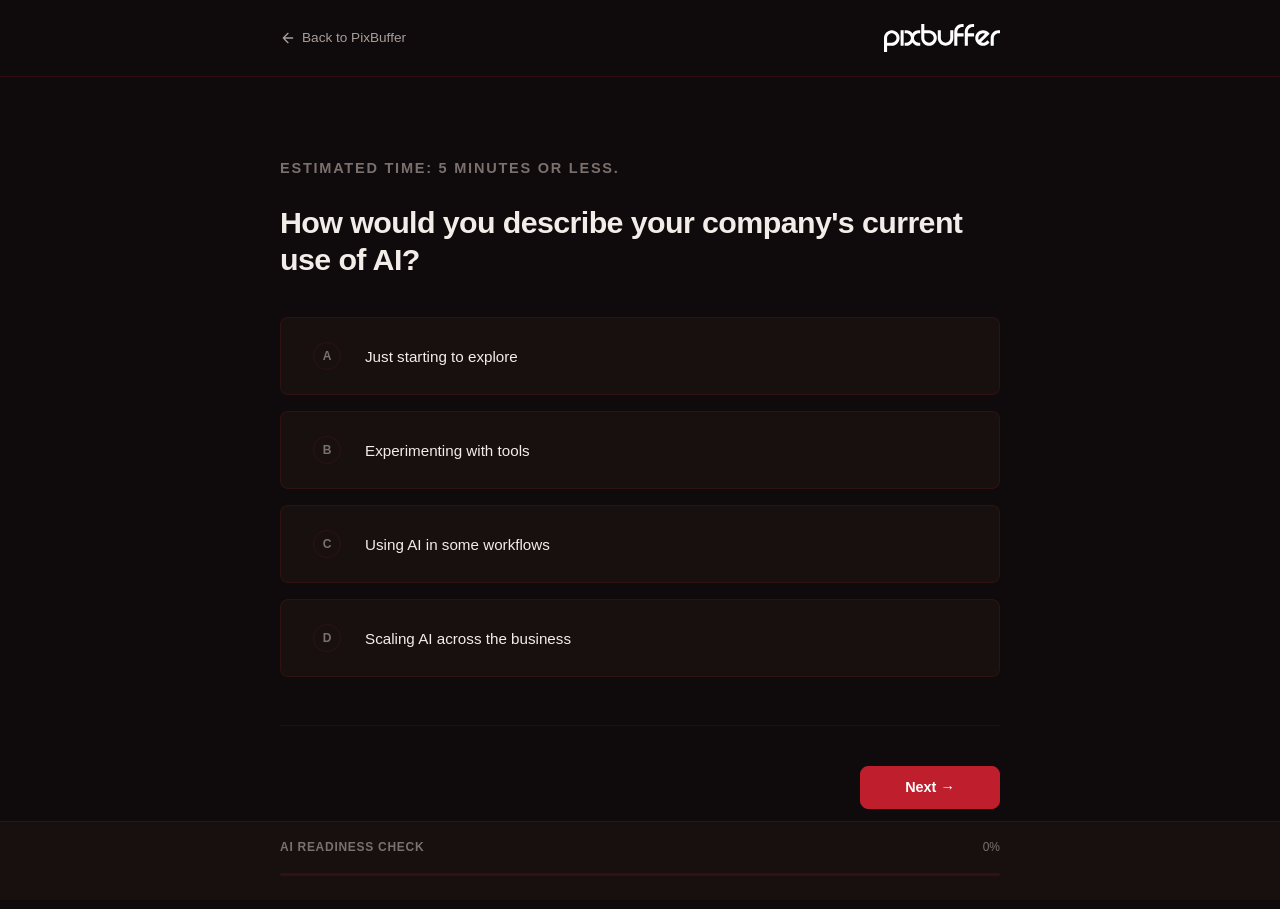
==== commit e0fc78b7: "misc improvements" ====
--- a/ai-readiness.html
+++ b/ai-readiness.html
@@ -3,8 +3,27 @@
 <head>
   <meta charset="UTF-8">
   <meta name="viewport" content="width=device-width, initial-scale=1.0">
-  <meta name="description" content="Take PixBuffer's free 10-minute AI Readiness Check to find out exactly where your business stands on AI adoption.">
-  <title>AI Readiness Check — PixBuffer</title>
+  <title>AI Readiness Check — Free 5-Minute Quiz | PixBuffer</title>
+  <meta name="description" content="Take PixBuffer's free 5-minute AI Readiness Check to find out exactly where your business stands on AI adoption and where to focus first.">
+  <meta name="robots" content="index, follow">
+  <link rel="canonical" href="https://pixbuffer.com/ai-readiness.html">
+
+  <!-- Open Graph -->
+  <meta property="og:type" content="website">
+  <meta property="og:url" content="https://pixbuffer.com/ai-readiness.html">
+  <meta property="og:site_name" content="PixBuffer">
+  <meta property="og:title" content="AI Readiness Check — Free 5-Minute Quiz | PixBuffer">
+  <meta property="og:description" content="Answer 8 quick questions and get an instant AI readiness score for your business. Free, no email required.">
+  <meta property="og:image" content="https://pixbuffer.com/og-image.png">
+  <meta property="og:image:width" content="1200">
+  <meta property="og:image:height" content="630">
+
+  <!-- Twitter Card -->
+  <meta name="twitter:card" content="summary_large_image">
+  <meta name="twitter:title" content="AI Readiness Check — Free 5-Minute Quiz | PixBuffer">
+  <meta name="twitter:description" content="Find out how AI-ready your business is in 5 minutes. Free, instant score, no email required.">
+  <meta name="twitter:image" content="https://pixbuffer.com/og-image.png">
+
   <link rel="icon" href="fav1.ico" type="image/x-icon">
   <link rel="stylesheet" href="style.css?v=1.0.4">
   <style>
@@ -528,6 +547,7 @@
       const letters = ['A', 'B', 'C', 'D'];
 
       screen.innerHTML = `
+        ${qi === 0 ? '<p class="eyebrow" style="margin-bottom: var(--s3);">Estimated Time: 5 minutes or less.</p>' : ''}
         <p class="question-text" id="ql-${qi}">${q.text}</p>
         <ul class="options-list" role="radiogroup">
           ${q.options.map((opt, oi) => `
